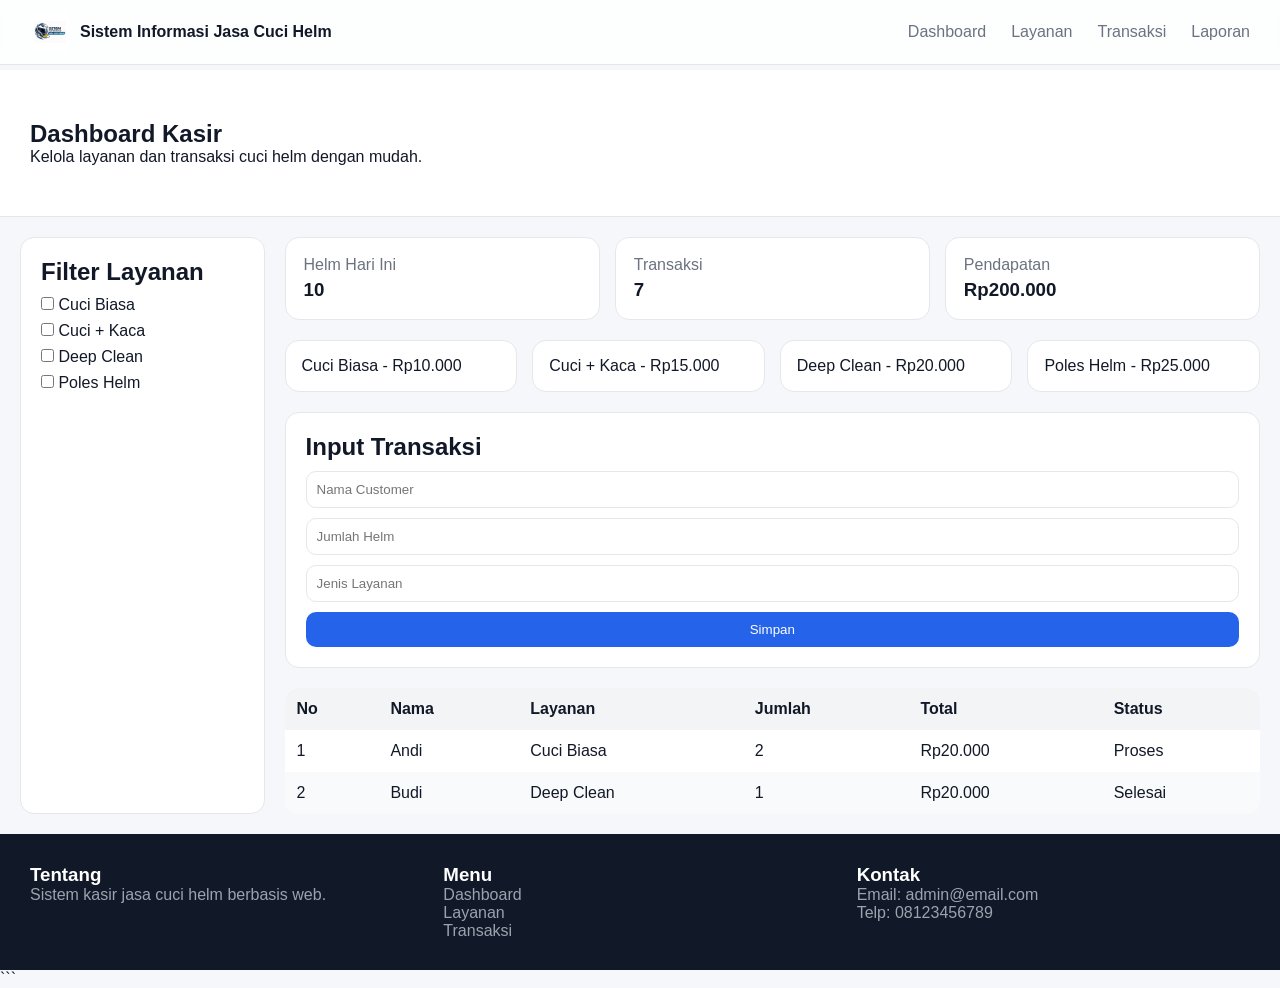
==== index.html @ 6b3425c5 "update css" ====
<!DOCTYPE html>
<html lang="id">
<head>
    <meta charset="UTF-8">
    <title>Sistem Informasi Jasa Cuci Helm</title>
    <link rel="stylesheet" href="style.css">
</head>

<body>

<header>
    <img src="logoCuciHelm.png" alt="Logo">
    <h2>Sistem Informasi Jasa Cuci Helm</h2>

    <nav>
        <ul>
            <li><a href="#">Dashboard</a></li>
            <li><a href="#">Layanan</a></li>
            <li><a href="#">Transaksi</a></li>
            <li><a href="#">Laporan</a></li>
        </ul>
    </nav>
</header>

<main>

    <!-- HERO -->
    <section>
        <h1>Dashboard Kasir</h1>
        <p>Kelola layanan dan transaksi cuci helm dengan mudah.</p>
    </section>

    <div class="container">

        <!-- SIDEBAR -->
        <aside>
            <h2>Filter Layanan</h2>
            <label><input type="checkbox"> Cuci Biasa</label>
            <label><input type="checkbox"> Cuci + Kaca</label>
            <label><input type="checkbox"> Deep Clean</label>
            <label><input type="checkbox"> Poles Helm</label>
        </aside>

        <!-- CONTENT -->
        <section class="content">

            <!-- STATISTICS -->
            <div class="stats-container">
                <div class="stat-card">
                    <p>Helm Hari Ini</p>
                    <h3>10</h3>
                </div>

                <div class="stat-card">
                    <p>Transaksi</p>
                    <h3>7</h3>
                </div>

                <div class="stat-card">
                    <p>Pendapatan</p>
                    <h3>Rp200.000</h3>
                </div>
            </div>

            <!-- LAYANAN -->
            <div class="card-container">
                <div class="card">Cuci Biasa - Rp10.000</div>
                <div class="card">Cuci + Kaca - Rp15.000</div>
                <div class="card">Deep Clean - Rp20.000</div>
                <div class="card">Poles Helm - Rp25.000</div>
            </div>

            <!-- FORM -->
            <form>
                <h2>Input Transaksi</h2>
                <input type="text" placeholder="Nama Customer">
                <input type="number" placeholder="Jumlah Helm">
                <input type="text" placeholder="Jenis Layanan">
                <button type="submit">Simpan</button>
            </form>

            <!-- TABLE -->
            <table>
                <thead>
                    <tr>
                        <th>No</th>
                        <th>Nama</th>
                        <th>Layanan</th>
                        <th>Jumlah</th>
                        <th>Total</th>
                        <th>Status</th>
                    </tr>
                </thead>

                <tbody>
                    <tr>
                        <td>1</td>
                        <td>Andi</td>
                        <td>Cuci Biasa</td>
                        <td>2</td>
                        <td>Rp20.000</td>
                        <td>Proses</td>
                    </tr>

                    <tr>
                        <td>2</td>
                        <td>Budi</td>
                        <td>Deep Clean</td>
                        <td>1</td>
                        <td>Rp20.000</td>
                        <td>Selesai</td>
                    </tr>
                </tbody>
            </table>

        </section>

    </div>

</main>

<footer>
    <div>
        <h3>Tentang</h3>
        <p>Sistem kasir jasa cuci helm berbasis web.</p>
    </div>

    <div>
        <h3>Menu</h3>
        <p>Dashboard</p>
        <p>Layanan</p>
        <p>Transaksi</p>
    </div>

    <div>
        <h3>Kontak</h3>
        <p>Email: admin@email.com</p>
        <p>Telp: 08123456789</p>
    </div>
</footer>

</body>
</html>
```
---- style.css ----
/* ================= RESET ================= */
* {
    margin: 0;
    padding: 0;
    box-sizing: border-box;
}

/* ================= GLOBAL ================= */
body {
    font-family: 'Inter', sans-serif;
    background: #f6f7fb;
    color: #111827;
    padding-top: 70px;
}

/* FIX SEMUA GAMBAR */
img {
    max-width: 100%;
    height: auto;
    display: block;
}

/* ================= NAVBAR ================= */
header {
    position: fixed;
    top: 0;
    width: 100%;
    background: #ffffffcc;
    backdrop-filter: blur(10px);
    border-bottom: 1px solid #e5e7eb;
    display: flex;
    align-items: center;
    padding: 12px 30px;
    z-index: 1000;
    gap: 10px;
}

/* LOGO FIX TOTAL */
header img {
    width: 40px !important;
    height: 40px !important;
    min-width: 40px;
    object-fit: contain;
    flex-shrink: 0;
    background: white;
    padding: 4px;
    border-radius: 8px;
}

header h2 {
    font-size: 16px;
    font-weight: 600;
}

/* NAV */
nav {
    margin-left: auto;
}

nav ul {
    display: flex;
    gap: 25px;
    list-style: none;
}

nav a {
    text-decoration: none;
    color: #6b7280;
    position: relative;
    transition: 0.3s;
}

nav a:hover {
    color: #2563eb;
}

nav a::after {
    content: "";
    position: absolute;
    height: 2px;
    width: 0%;
    background: #2563eb;
    left: 0;
    bottom: -4px;
    transition: 0.3s;
}

nav a:hover::after {
    width: 100%;
}

/* ================= HERO ================= */
main section:first-child {
    padding: 50px 30px;
    background: white;
    border-bottom: 1px solid #e5e7eb;
}

/* ================= LAYOUT ================= */
.container {
    display: flex;
    flex-direction: column;
    gap: 20px;
    padding: 20px;
}

/* ================= SIDEBAR ================= */
aside {
    background: white;
    padding: 20px;
    border-radius: 14px;
    border: 1px solid #e5e7eb;
    transition: 0.3s;
}

aside:hover {
    transform: translateY(-4px);
    box-shadow: 0 10px 20px rgba(0,0,0,0.05);
}

aside h2 {
    margin-bottom: 10px;
}

aside label {
    display: block;
    margin-bottom: 8px;
    cursor: pointer;
}

aside label:hover {
    color: #2563eb;
}

aside input {
    accent-color: #2563eb;
}

/* ================= CONTENT ================= */
.content {
    display: flex;
    flex-direction: column;
    gap: 20px;
}

/* ================= STATS ================= */
.stats-container {
    display: grid;
    grid-template-columns: 1fr;
    gap: 15px;
}

.stat-card {
    background: white;
    padding: 18px;
    border-radius: 14px;
    border: 1px solid #e5e7eb;
    transition: 0.3s;
}

.stat-card:hover {
    transform: translateY(-6px);
    box-shadow: 0 10px 20px rgba(0,0,0,0.08);
}

.stat-card p {
    color: #6b7280;
}

.stat-card h3 {
    margin-top: 5px;
}

/* ================= CARD ================= */
.card-container {
    display: grid;
    grid-template-columns: 1fr;
    gap: 15px;
}

.card {
    background: white;
    padding: 16px;
    border-radius: 14px;
    border: 1px solid #e5e7eb;
    transition: 0.3s;
    position: relative;
}

.card:hover {
    transform: translateY(-6px);
    box-shadow: 0 12px 25px rgba(0,0,0,0.08);
}

.card::after {
    content: "";
    position: absolute;
    height: 3px;
    width: 0%;
    background: #2563eb;
    left: 0;
    bottom: 0;
    transition: 0.3s;
}

.card:hover::after {
    width: 100%;
}

/* ================= FORM ================= */
form {
    background: white;
    padding: 20px;
    border-radius: 14px;
    border: 1px solid #e5e7eb;
}

form input, form button {
    width: 100%;
    padding: 10px;
    margin-top: 10px;
    border-radius: 10px;
    border: 1px solid #e5e7eb;
    transition: 0.25s;
}

form input:focus {
    border-color: #2563eb;
    box-shadow: 0 0 6px rgba(37,99,235,0.2);
    outline: none;
}

form button {
    background: #2563eb;
    color: white;
    border: none;
    cursor: pointer;
}

form button:hover {
    transform: scale(1.03);
    background: #1d4ed8;
}

/* ================= TABLE ================= */
table {
    width: 100%;
    border-collapse: collapse;
    background: white;
    border-radius: 14px;
    overflow: hidden;
}

th {
    background: #f3f4f6;
    text-align: left;
}

th, td {
    padding: 12px;
}

tr:nth-child(even) {
    background: #f9fafb;
}

tr:hover {
    background: #eef2ff;
}

/* ================= FOOTER ================= */
footer {
    background: #111827;
    color: #9ca3af;
    padding: 30px;
    display: grid;
    grid-template-columns: 1fr;
    gap: 20px;
}

footer h3 {
    color: white;
}

/* ================= RESPONSIVE ================= */
@media (min-width: 768px) {

    .container {
        flex-direction: row;
    }

    aside {
        width: 28%;
    }

    .content {
        width: 72%;
    }

    .stats-container {
        grid-template-columns: repeat(3, 1fr);
    }

    .card-container {
        grid-template-columns: repeat(2, 1fr);
    }

    footer {
        grid-template-columns: repeat(3, 1fr);
    }
}

@media (min-width: 1024px) {

    aside {
        width: 20%;
    }

    .content {
        width: 80%;
    }

    .card-container {
        grid-template-columns: repeat(4, 1fr);
    }
}
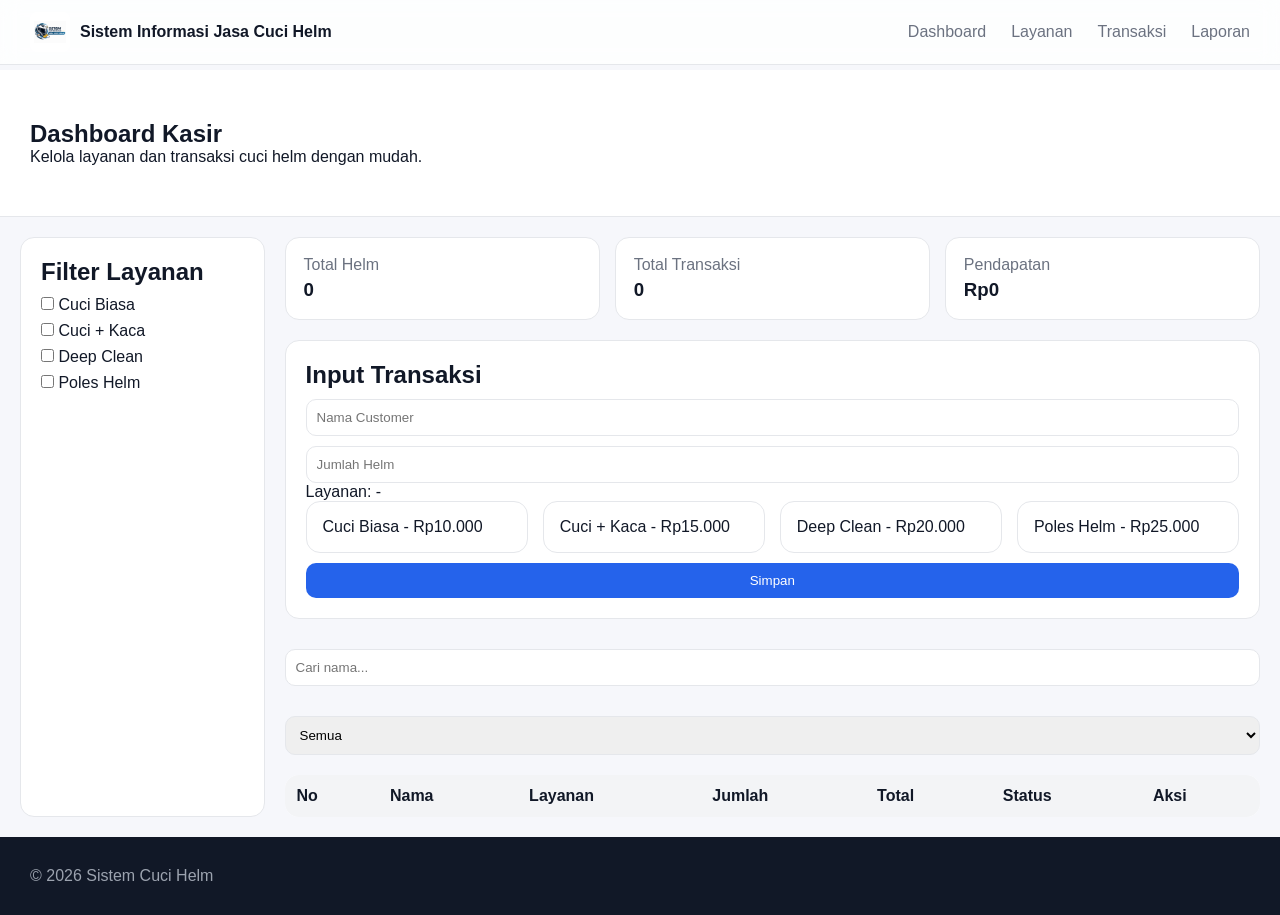
==== commit 4b077c16: "update project cuci helm" ====
--- a/index.html
+++ b/index.html
@@ -4,7 +4,7 @@
     <meta charset="UTF-8">
     <title>Sistem Informasi Jasa Cuci Helm</title>
     <link rel="stylesheet" href="style.css">
-</head>
+</head> 
 
 <body>
 
@@ -24,121 +24,122 @@
 
 <main>
 
-    <!-- HERO -->
-    <section>
-        <h1>Dashboard Kasir</h1>
-        <p>Kelola layanan dan transaksi cuci helm dengan mudah.</p>
-    </section>
+<section>
+    <h1>Dashboard Kasir</h1>
+    <p>Kelola layanan dan transaksi cuci helm dengan mudah.</p>
+</section>
 
-    <div class="container">
+<div class="container">
 
-        <!-- SIDEBAR -->
-        <aside>
-            <h2>Filter Layanan</h2>
-            <label><input type="checkbox"> Cuci Biasa</label>
-            <label><input type="checkbox"> Cuci + Kaca</label>
-            <label><input type="checkbox"> Deep Clean</label>
-            <label><input type="checkbox"> Poles Helm</label>
-        </aside>
+<aside>
+    <h2>Filter Layanan</h2>
+    <label><input type="checkbox"> Cuci Biasa</label>
+    <label><input type="checkbox"> Cuci + Kaca</label>
+    <label><input type="checkbox"> Deep Clean</label>
+    <label><input type="checkbox"> Poles Helm</label>
+</aside>
 
-        <!-- CONTENT -->
-        <section class="content">
+<section class="content">
 
-            <!-- STATISTICS -->
-            <div class="stats-container">
-                <div class="stat-card">
-                    <p>Helm Hari Ini</p>
-                    <h3>10</h3>
-                </div>
+<div class="stats-container">
+    <div class="stat-card">
+        <p>Total Helm</p>
+        <h3 id="statHelm">0</h3>
+    </div>
 
-                <div class="stat-card">
-                    <p>Transaksi</p>
-                    <h3>7</h3>
-                </div>
+    <div class="stat-card">
+        <p>Total Transaksi</p>
+        <h3 id="statTransaksi">0</h3>
+    </div>
 
-                <div class="stat-card">
-                    <p>Pendapatan</p>
-                    <h3>Rp200.000</h3>
-                </div>
-            </div>
+    <div class="stat-card">
+        <p>Pendapatan</p>
+        <h3 id="statPendapatan">Rp0</h3>
+    </div>
+</div>
 
-            <!-- LAYANAN -->
-            <div class="card-container">
-                <div class="card">Cuci Biasa - Rp10.000</div>
-                <div class="card">Cuci + Kaca - Rp15.000</div>
-                <div class="card">Deep Clean - Rp20.000</div>
-                <div class="card">Poles Helm - Rp25.000</div>
-            </div>
+<form id="formTransaksi">
+    <h2>Input Transaksi</h2>
 
-            <!-- FORM -->
-            <form>
-                <h2>Input Transaksi</h2>
-                <input type="text" placeholder="Nama Customer">
-                <input type="number" placeholder="Jumlah Helm">
-                <input type="text" placeholder="Jenis Layanan">
-                <button type="submit">Simpan</button>
-            </form>
+    <input type="text" id="nama" placeholder="Nama Customer">
+    <input type="number" id="jumlah" placeholder="Jumlah Helm">
 
-            <!-- TABLE -->
-            <table>
-                <thead>
-                    <tr>
-                        <th>No</th>
-                        <th>Nama</th>
-                        <th>Layanan</th>
-                        <th>Jumlah</th>
-                        <th>Total</th>
-                        <th>Status</th>
-                    </tr>
-                </thead>
+    <p id="layananTerpilih">Layanan: -</p>
 
-                <tbody>
-                    <tr>
-                        <td>1</td>
-                        <td>Andi</td>
-                        <td>Cuci Biasa</td>
-                        <td>2</td>
-                        <td>Rp20.000</td>
-                        <td>Proses</td>
-                    </tr>
+    <div class="card-container">
+        <div class="card" onclick="pilihLayanan('Cuci Biasa')">Cuci Biasa - Rp10.000</div>
+        <div class="card" onclick="pilihLayanan('Cuci + Kaca')">Cuci + Kaca - Rp15.000</div>
+        <div class="card" onclick="pilihLayanan('Deep Clean')">Deep Clean - Rp20.000</div>
+        <div class="card" onclick="pilihLayanan('Poles Helm')">Poles Helm - Rp25.000</div>
+    </div>
 
-                    <tr>
-                        <td>2</td>
-                        <td>Budi</td>
-                        <td>Deep Clean</td>
-                        <td>1</td>
-                        <td>Rp20.000</td>
-                        <td>Selesai</td>
-                    </tr>
-                </tbody>
-            </table>
+    <button type="submit">Simpan</button>
+</form>
 
-        </section>
+<input type="text" placeholder="Cari nama..." onkeyup="searchData(this.value)">
 
-    </div>
+<select onchange="filterLayanan(this.value)">
+    <option value="Semua">Semua</option>
+    <option>Cuci Biasa</option>
+    <option>Cuci + Kaca</option>
+    <option>Deep Clean</option>
+    <option>Poles Helm</option>
+</select>
+
+<table>
+<thead>
+<tr>
+<th>No</th>
+<th>Nama</th>
+<th>Layanan</th>
+<th>Jumlah</th>
+<th>Total</th>
+<th>Status</th>
+<th>Aksi</th>
+</tr>
+</thead>
+<tbody></tbody>
+</table>
+
+</section>
+</div>
 
 </main>
 
 <footer>
-    <div>
-        <h3>Tentang</h3>
-        <p>Sistem kasir jasa cuci helm berbasis web.</p>
-    </div>
-
-    <div>
-        <h3>Menu</h3>
-        <p>Dashboard</p>
-        <p>Layanan</p>
-        <p>Transaksi</p>
-    </div>
-
-    <div>
-        <h3>Kontak</h3>
-        <p>Email: admin@email.com</p>
-        <p>Telp: 08123456789</p>
-    </div>
+    <p>© 2026 Sistem Cuci Helm</p>
 </footer>
 
+<!-- MODAL EDIT -->
+<div id="modalEdit" class="modal">
+    <div class="modal-content">
+        <h2>Edit Data</h2>
+
+        <input type="text" id="editNama">
+        <input type="number" id="editJumlah">
+
+        <select id="editStatus">
+            <option>Proses</option>
+            <option>Selesai</option>
+        </select>
+
+        <button onclick="simpanEdit()">Simpan</button>
+        <button onclick="tutupModal()">Batal</button>
+    </div>
+</div>
+
+<!-- MODAL HAPUS -->
+<div id="modalHapus" class="modal">
+    <div class="modal-content">
+        <h2>Hapus Data</h2>
+        <p>Yakin mau hapus data ini?</p>
+
+        <button onclick="confirmHapus()">Ya, Hapus</button>
+        <button onclick="tutupModalHapus()">Batal</button>
+    </div>
+</div>
+
+<script src="script.js"></script>
+
 </body>
-</html>
-```
+</html>
--- a/style.css
+++ b/style.css
@@ -13,7 +13,7 @@
     padding-top: 70px;
 }
 
-/* FIX SEMUA GAMBAR */
+/* FIX GAMBAR */
 img {
     max-width: 100%;
     height: auto;
@@ -25,7 +25,7 @@
     position: fixed;
     top: 0;
     width: 100%;
-    background: #ffffffcc;
+    background: rgba(255,255,255,0.8);
     backdrop-filter: blur(10px);
     border-bottom: 1px solid #e5e7eb;
     display: flex;
@@ -35,7 +35,7 @@
     gap: 10px;
 }
 
-/* LOGO FIX TOTAL */
+/* LOGO */
 header img {
     width: 40px !important;
     height: 40px !important;
@@ -215,7 +215,9 @@
     border: 1px solid #e5e7eb;
 }
 
-form input, form button {
+form input, 
+form select, 
+form button {
     width: 100%;
     padding: 10px;
     margin-top: 10px;
@@ -224,7 +226,8 @@
     transition: 0.25s;
 }
 
-form input:focus {
+form input:focus,
+form select:focus {
     border-color: #2563eb;
     box-shadow: 0 0 6px rgba(37,99,235,0.2);
     outline: none;
@@ -242,6 +245,15 @@
     background: #1d4ed8;
 }
 
+/* ================= SEARCH & FILTER ================= */
+input[type="text"], select {
+    margin-top: 10px;
+    padding: 10px;
+    border-radius: 10px;
+    border: 1px solid #e5e7eb;
+    width: 100%;
+}
+
 /* ================= TABLE ================= */
 table {
     width: 100%;
@@ -266,6 +278,30 @@
 
 tr:hover {
     background: #eef2ff;
+}
+
+/* BUTTON TABLE */
+table button {
+    padding: 6px 10px;
+    border: none;
+    border-radius: 6px;
+    cursor: pointer;
+    margin-right: 5px;
+    transition: 0.2s;
+}
+
+table button:first-child {
+    background: #2563eb;
+    color: white;
+}
+
+table button:last-child {
+    background: #ef4444;
+    color: white;
+}
+
+table button:hover {
+    transform: scale(1.05);
 }
 
 /* ================= FOOTER ================= */
@@ -323,4 +359,63 @@
     .card-container {
         grid-template-columns: repeat(4, 1fr);
     }
+}
+
+/* TAMBAHKAN DI PALING BAWAH */
+
+/* MODAL */
+.modal {
+    display: none;
+    position: fixed;
+    inset: 0;
+    background: rgba(17, 24, 39, 0.6);
+    backdrop-filter: blur(4px);
+    justify-content: center;
+    align-items: center;
+    z-index: 9999;
+}
+
+.modal-content {
+    background: #fff;
+    padding: 24px;
+    border-radius: 16px;
+    width: 320px;
+    box-shadow: 0 20px 40px rgba(0,0,0,0.15);
+    animation: scaleIn 0.25s ease;
+}
+
+.modal-content h2 {
+    margin-bottom: 12px;
+}
+
+.modal-content input,
+.modal-content select {
+    width: 100%;
+    padding: 10px;
+    margin-top: 10px;
+    border-radius: 10px;
+    border: 1px solid #e5e7eb;
+}
+
+.modal-content button {
+    margin-top: 12px;
+    width: 100%;
+    padding: 10px;
+    border-radius: 10px;
+    border: none;
+    cursor: pointer;
+}
+
+.modal-content button:first-of-type {
+    background: #2563eb;
+    color: white;
+}
+
+.modal-content button:last-of-type {
+    background: #e5e7eb;
+}
+
+@keyframes scaleIn {
+    from {opacity:0; transform:scale(0.9);}
+    to {opacity:1; transform:scale(1);}
 }
